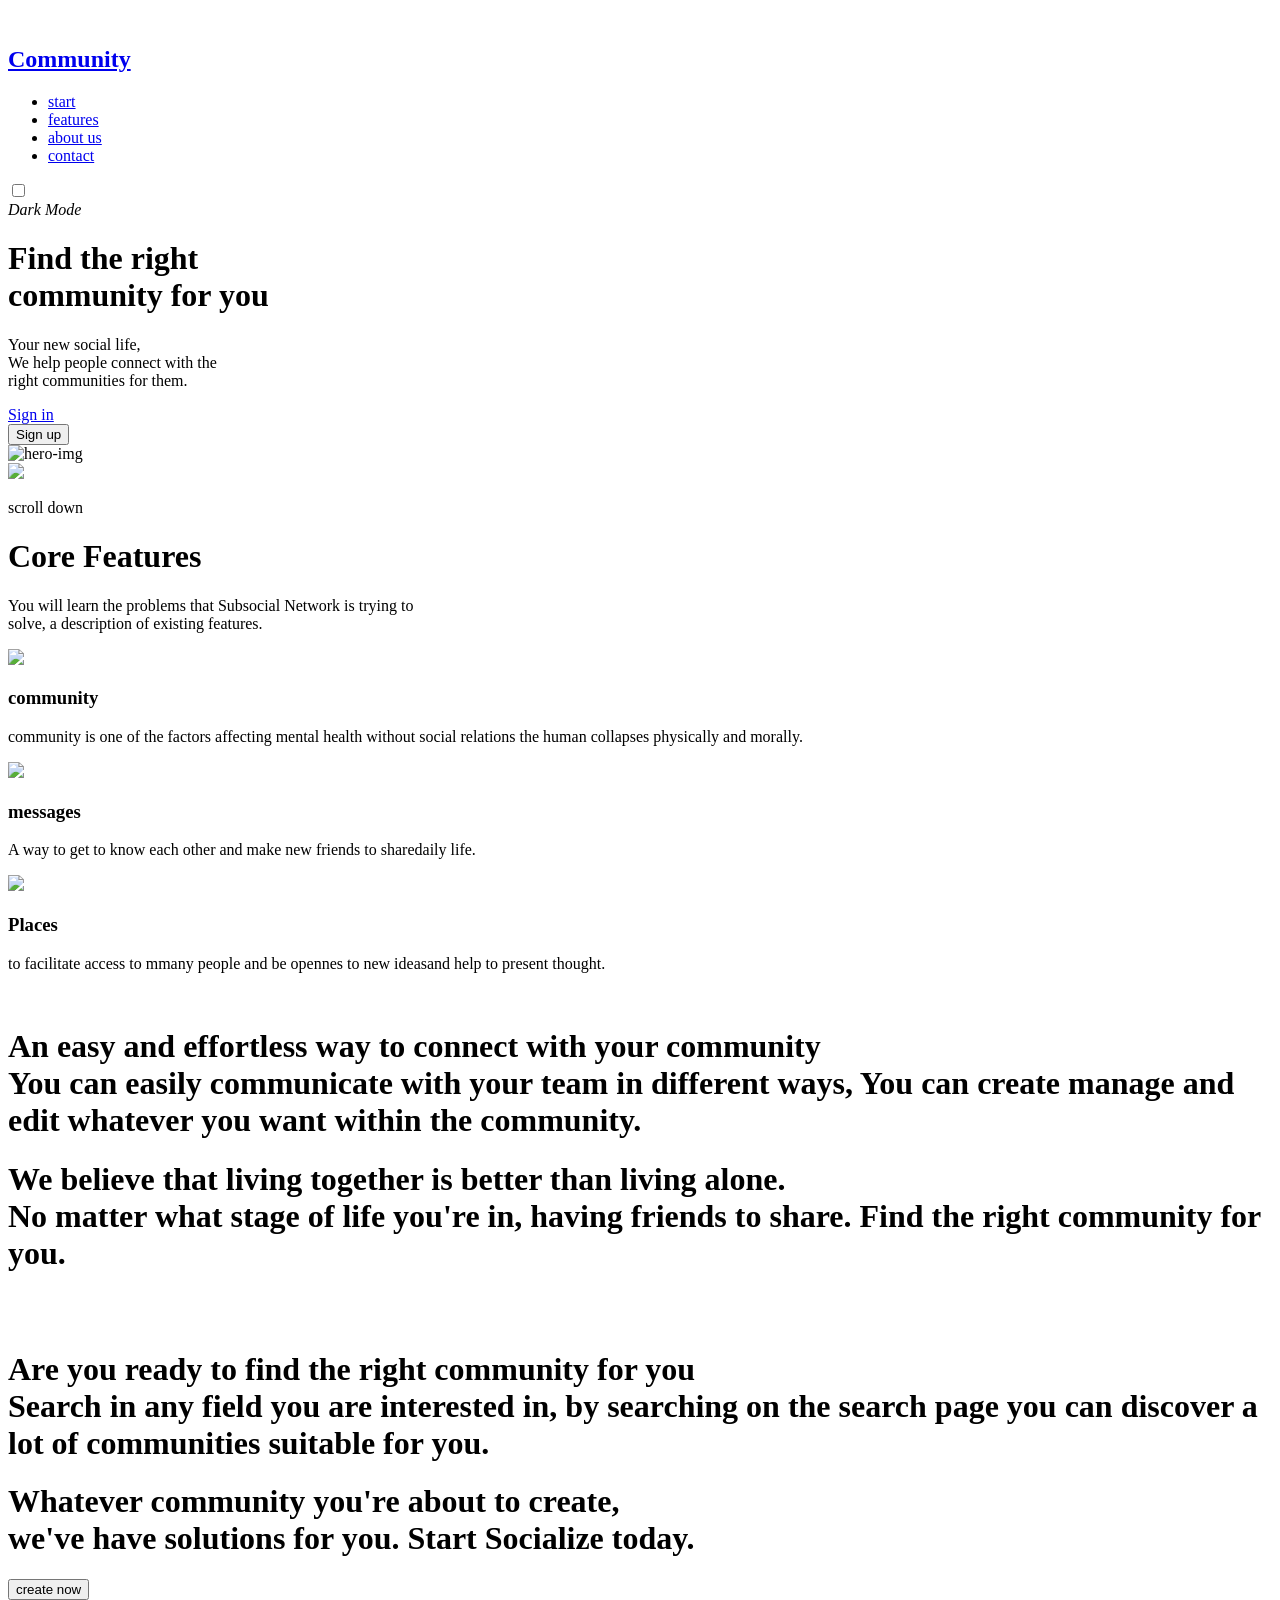
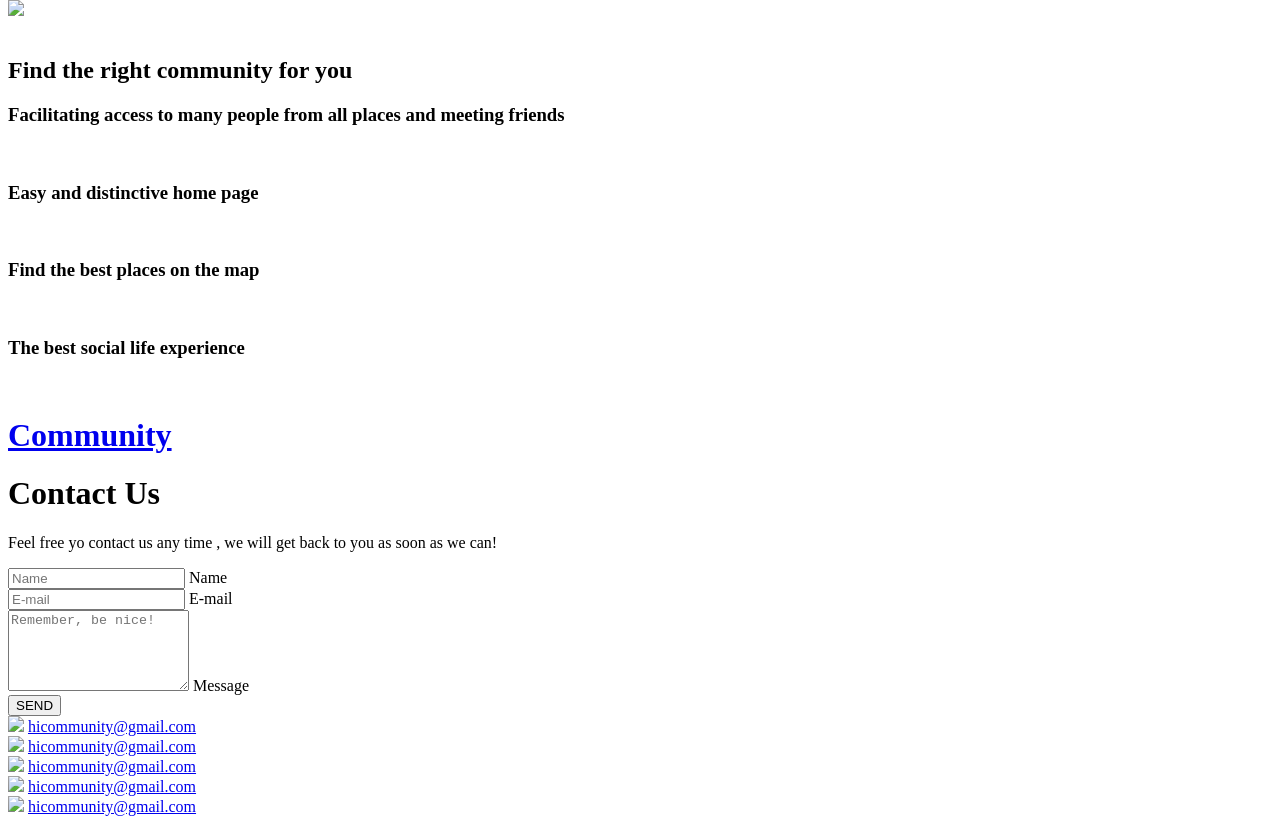
==== landing.html @ b02ae25f "add some files" ====
<!DOCTYPE html>
<html lang="en">
<head>
  <meta charset="UTF-8" />
  <meta http-equiv="X-UA-Compatible" content="IE=edge" />
  <meta name="viewport" content="width=device-width, initial-scale=1.0" />
  <title>Hi - Connect with others</title>
  <link rel="stylesheet" href="style/landing-page.css" />
</head>
<body>
  <div class="start section" id="start">
    <div class="navigation">
      <nav class="nav">
        <a href="#">
          <div class="logo">
            <img src="./assets/HI LOGO.svg" alt="" class="logo" />
            <h1>Community</h1>
          </div>
        </a>
        <ul class="nav__links">
          <li class="nav__item current" data-id="start">
            <a class="nav__link" href="#start"> start </a>
          </li>
          <li class="nav__item" data-id="features">
            <a class="nav__link" href="#features">features</a>
          </li>
          <li class="nav__item" data-id="about-us">
            <a class="nav__link" href="#about-us">about us</a>
          </li>
          <li class="nav__item" data-id="contact">
            <a class="nav__link" href="#contact">contact</a>
          </li>
        </ul>
        <div class="theme-switch-wrapper">
          <label class="theme-switch" for="checkbox">
            <input class="switch" type="checkbox" id="checkbox" />
            <div class="slider round"></div>
          </label>
          <em>Dark Mode</em>
        </div>
      </nav>
    </div>

    <div class="hero-container">
      <div class="hero-content">
        <h1>Find the right<br />community for you</h1>
        <p>
          Your new social life,
          <br />We help people connect with the
          <br />
          right communities for them.
        </p>
        <div class="cta">
          <a href="./sign-in.html" class="btn btn-in">Sign in</a>
          <div class="on-light">
            <button class="border-gradient border-gradient-purple btn btn-up">
              <span>Sign up</span>
            </button>
          </div>
        </div>
      </div>
      <div class="hero-img">
        <img src="./assets/hero-img.png" alt="hero-img" />
      </div>
    </div>
    <div class="gradient"></div>

    <div class="scroll">
      <img src="./assets/arrow.svg" class="arrow" />
      <p>scroll down</p>
    </div>
  </div>
  <div class="features-container section" id="features">
    <div class="content">
      <h1>Core Features</h1>
      <p>
        You will learn the problems that Subsocial Network is trying
        to<br />solve, a description of existing features.
      </p>
    </div>
    <div class="cards">
      <div class="card">
        <img src="./assets/community-icon.svg" />
        <h3>community</h3>
        <p>
          community is one of the factors affecting mental health
          without social relations the human collapses physically
          and morally.
        </p>
      </div>
      <div class="card">
        <img src="./assets/messages-icon.svg" />
        <h3>messages</h3>
        <p>
          A way to get to know each other and make new friends to
          sharedaily life.
        </p>
      </div>
      <div class="card">
        <img src="./assets/places-icon.svg" />
        <h3>Places</h3>
        <p>
          to facilitate access to mmany people and be opennes to new
          ideasand help to present thought.
        </p>
      </div>
    </div>
  </div>

  <div class="details-container section" id="about-us">
    <div class="horizintal-card">
      <img src="./assets/image-1.png" alt="" />
      <h1>
        <span class="gradient-text">
          An easy and effortless way to connect with your community </span><br />
        You can easily communicate with your team in different ways,
        You can create manage and edit whatever you want within the
        community.
      </h1>
    </div>
    <div class="horizintal-card">
      <h1>
        <span class="gradient-text">
          We believe that living together is better than living
          alone. </span><br />
        No matter what stage of life you're in, having friends to
        share. Find the right community for you.
      </h1>
      <img src="./assets/image-2.png" alt="" />
    </div>
    <div class="horizintal-card">
      <img src="./assets/image-3.png" alt="" />
      <h1>
        <span class="gradient-text">
          Are you ready to find the right community for you </span><br />
        Search in any field you are interested in, by searching on
        the search page you can discover a lot of communities
        suitable for you.
      </h1>
    </div>
  </div>
  <div class="create-container">
    <h1>
      Whatever community you're about to create,<br />we've have
      solutions for you. Start Socialize today.
    </h1>
    <div>
      <button class="btn">create now</button>
    </div>

    <div class="image">
      <img src="./assets/Group.png" />
    </div>
    <div class="gradient"></div>
  </div>

  <div class="rocket-section">
    <div class="left">
      <img src="./assets/rocket-girl.png" alt="" />
    </div>
    <div class="right">
      <h2>Find the right community for you</h2>
      <h3>
        Facilitating access to many people from all places and
        meeting friends
      </h3>
      <div class="cards-container" id="cards">
        <div class="card card-el">
          <img src="./assets/home.svg" alt="" />
          <h3>Easy and distinctive home page</h3>
        </div>
        <div class="card card-el">
          <img src="./assets/places-colored.svg" alt="" />
          <h3>Find the best places on the map</h3>
        </div>
        <div class="card card-el">
          <img src="./assets/cone.svg" alt="" />
          <h3>The best social life experience</h3>
        </div>
      </div>
    </div>
  </div>

  <div class="contatct-section section" id="contact">
    <div class="contact-container">
      <div class="left">
        <div class="logo">
          <a href="#">
            <div class="logo">
              <img src="./assets/HI LOGO.svg" alt="" class="logo" />
              <h1>Community</h1>
            </div>
          </a>
        </div>
        <div class="title">
          <h1>Contact Us</h1>
          <p>
            Feel free yo contact us any time , we will get back to
            you as soon as we can!
          </p>
        </div>
        <form class="form">
          <div class="form__group field">
            <input type="input" class="form__field" placeholder="Name" name="name" id="name" required />
            <label for="name" class="form__label">Name</label>
          </div>
          <div class="form__group field">
            <input type="email" class="form__field" placeholder="E-mail" name="email" id="email" required />
            <label for="email" class="form__label">E-mail</label>
          </div>
          <div class="form__group field">
            <textarea name="message" id="message" rows="5" class="form__field" placeholder="Remember, be nice!"
              name="email" id="email" required></textarea>
            <label for="message" class="form__label">Message</label>
          </div>
          <button class="btn">SEND</button>
        </form>
      </div>
      <div class="right">
        <div class="social-container">
          <div class="social">
            <img src="./assets/mail.svg" />
            <a href="#">hicommunity@gmail.com</a>
          </div>
          <div class="social">
            <img src="./assets/facebook.svg" />
            <a href="#">hicommunity@gmail.com</a>
          </div>
          <div class="social">
            <img src="./assets/instagram.svg" />
            <a href="#">hicommunity@gmail.com</a>
          </div>
          <div class="social">
            <img src="./assets/twitter.svg" />
            <a href="#">hicommunity@gmail.com</a>
          </div>
          <div class="social">
            <img src="./assets/linked-in.svg" />
            <a href="#">hicommunity@gmail.com</a>
          </div>
        </div>
      </div>
    </div>
  </div>
  <script defer src="./js/main.js"></script>
</body>
</html>
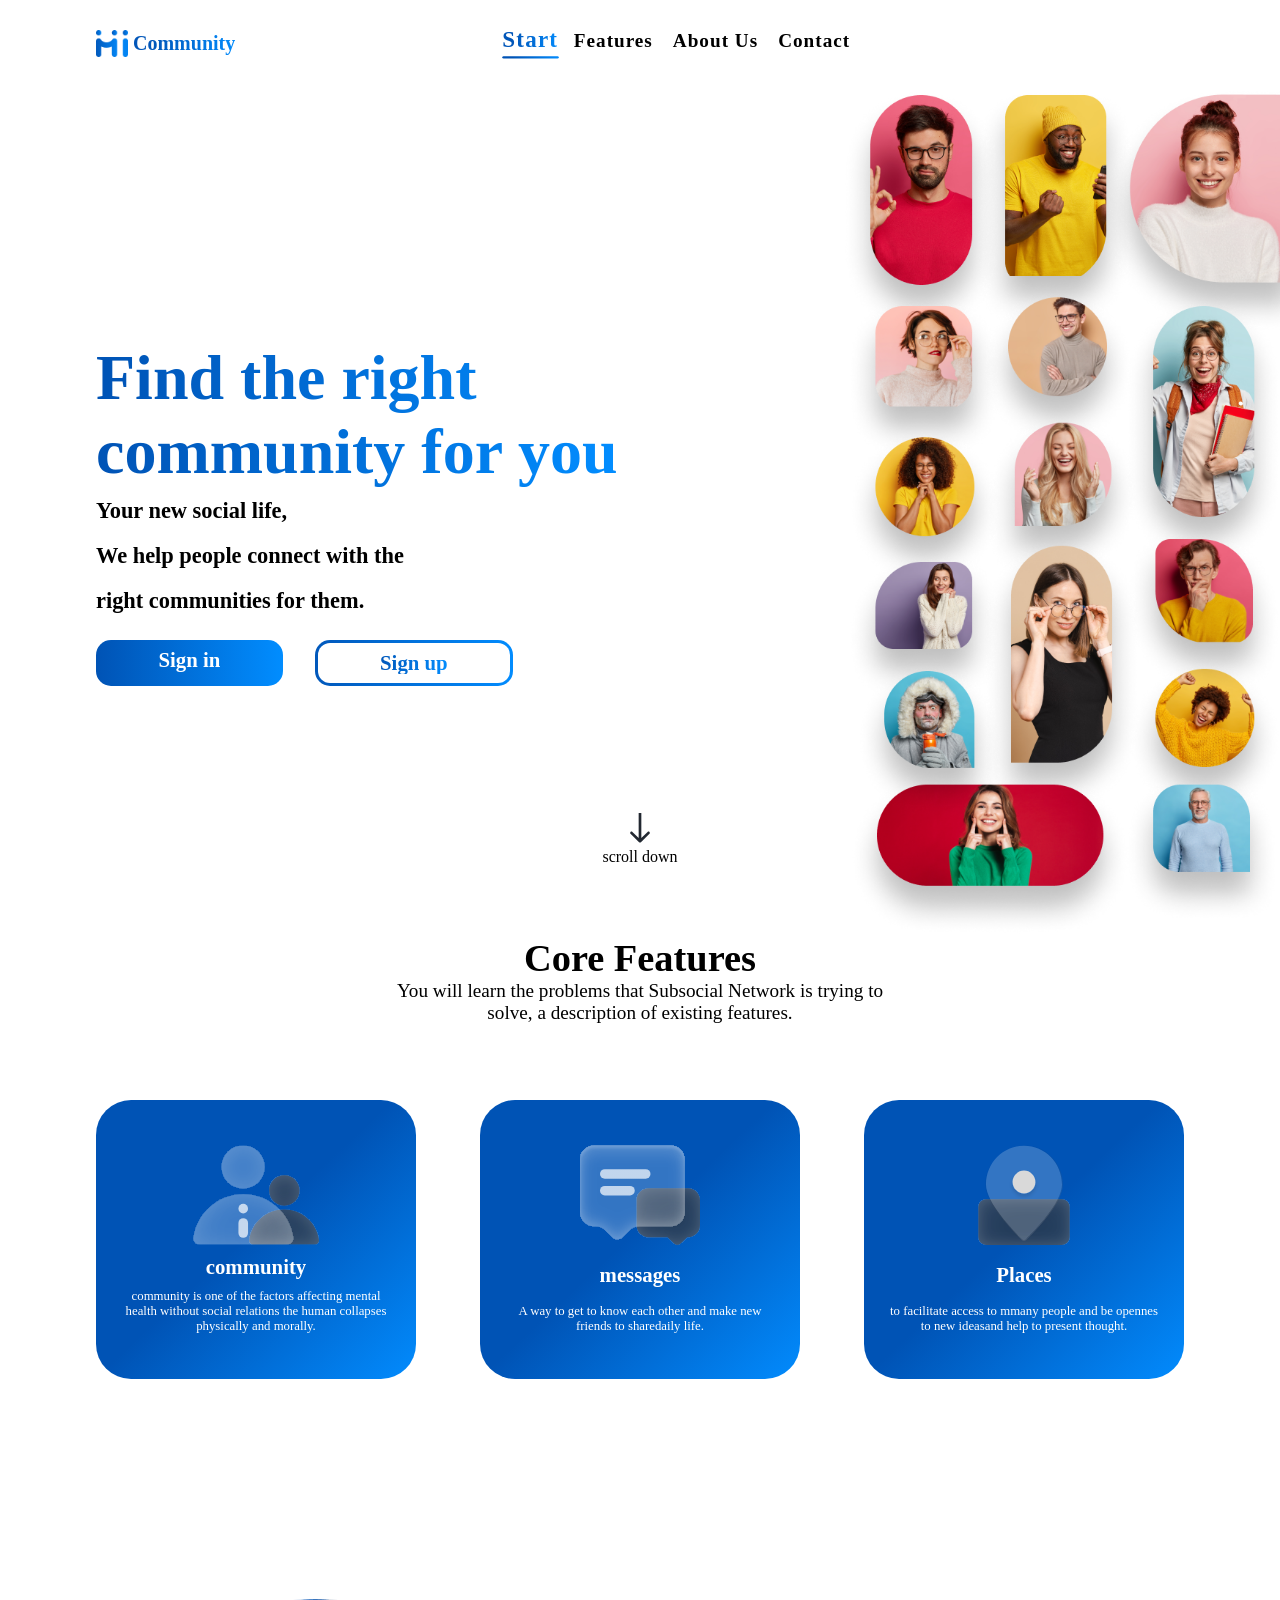
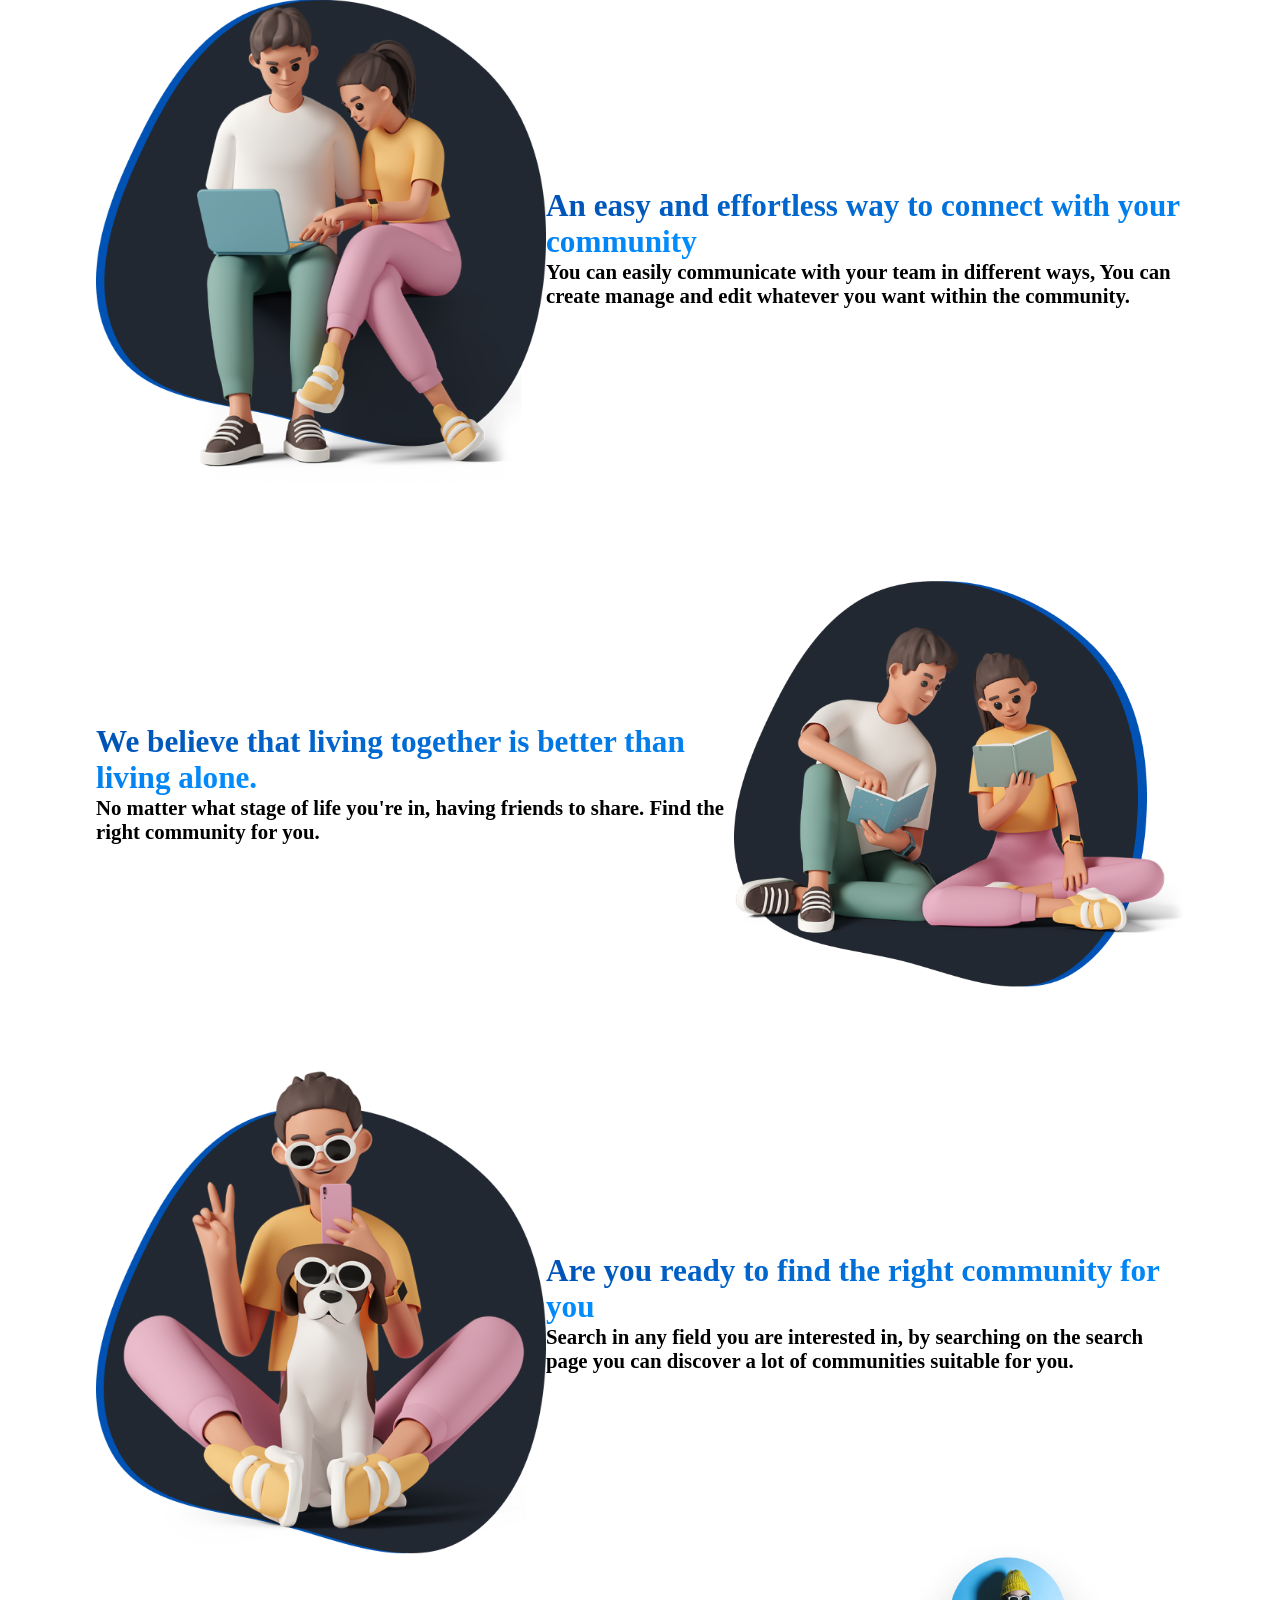
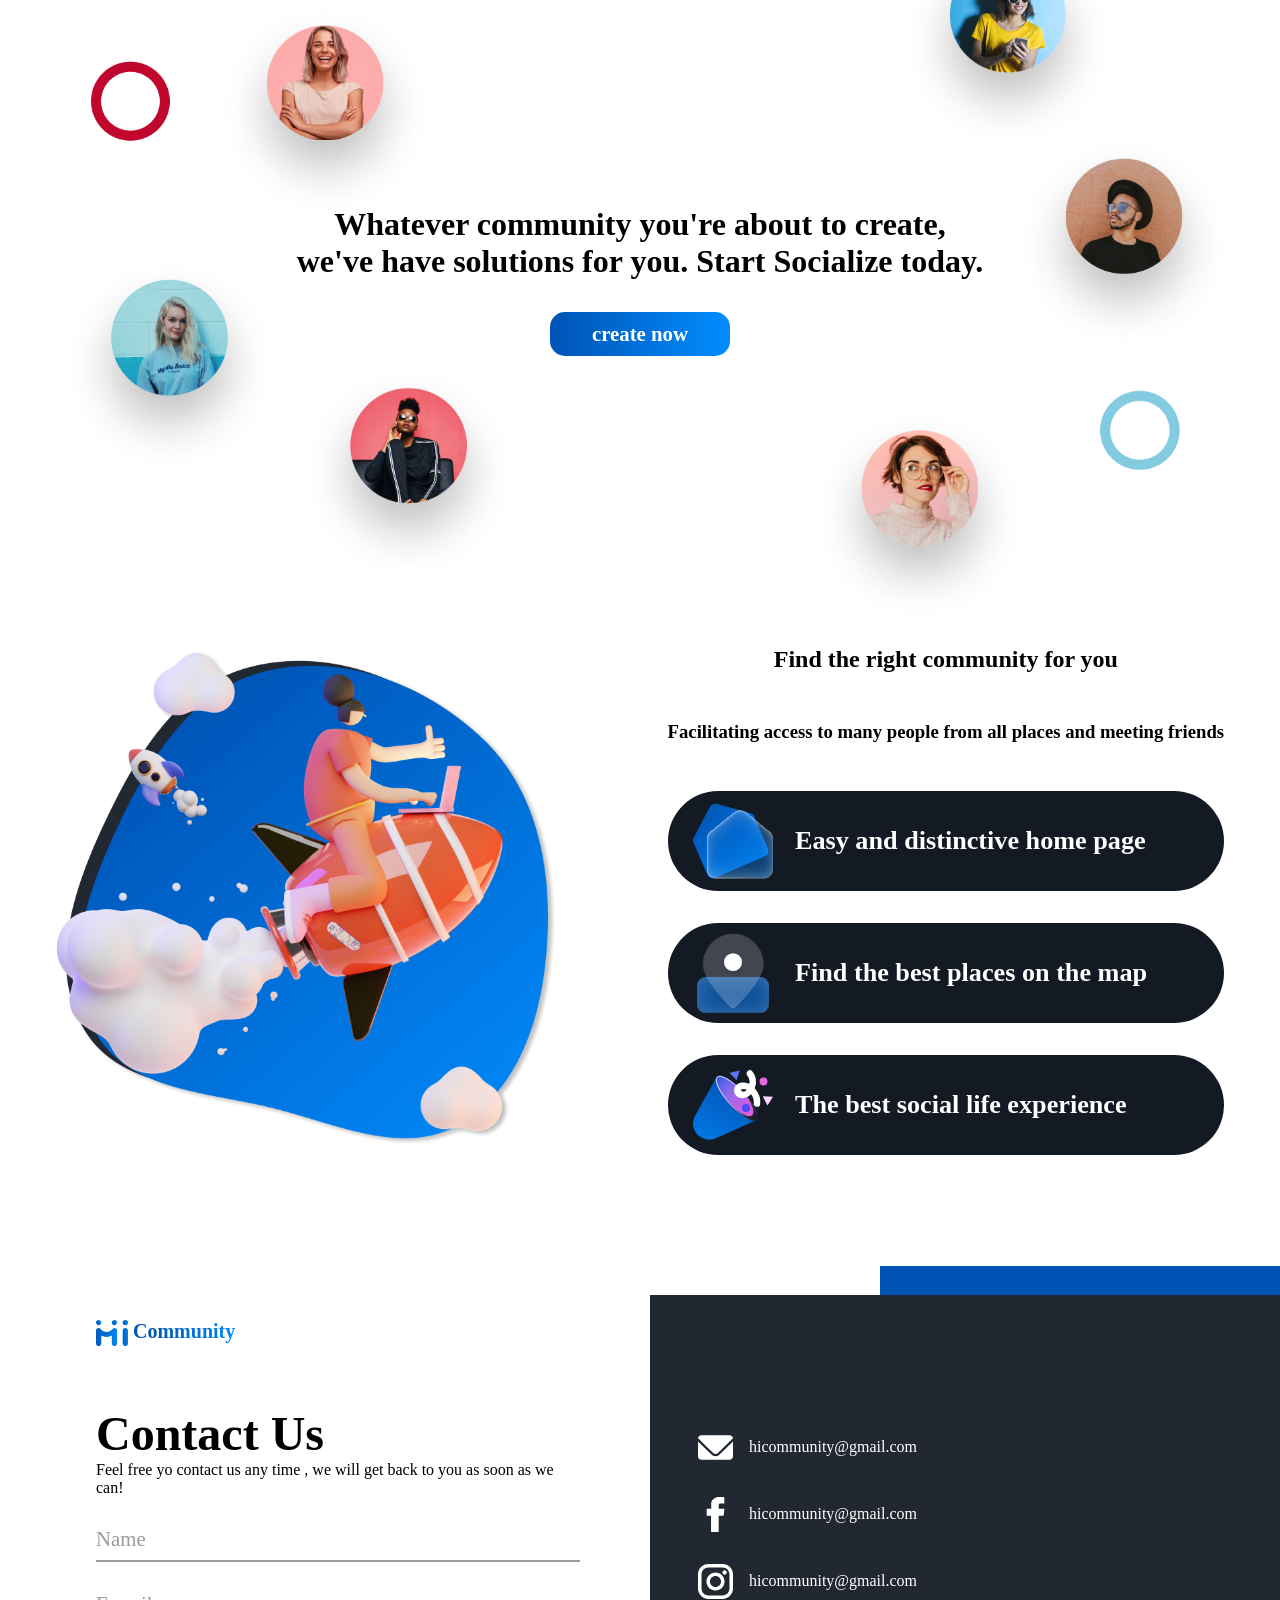
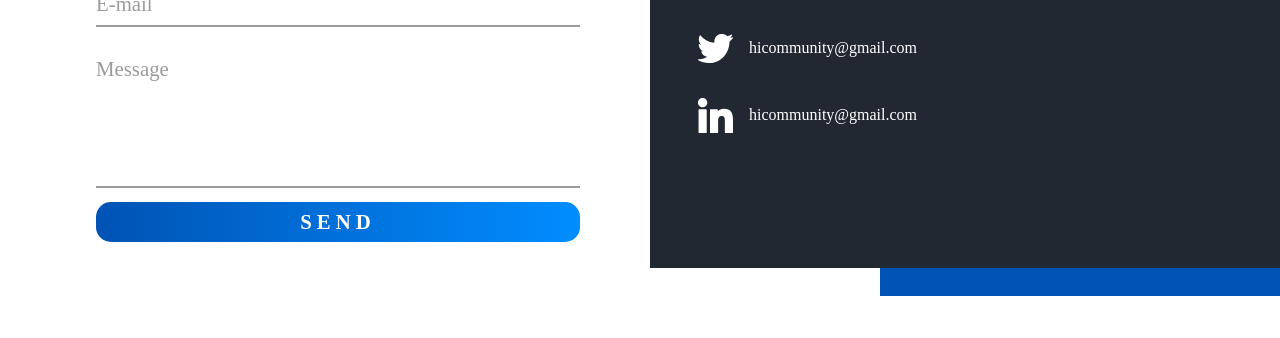
==== commit 6864dd5b: "update landing page" ====
--- a/landing.html
+++ b/landing.html
@@ -1,19 +1,21 @@
 <!DOCTYPE html>
 <html lang="en">
+
 <head>
   <meta charset="UTF-8" />
   <meta http-equiv="X-UA-Compatible" content="IE=edge" />
   <meta name="viewport" content="width=device-width, initial-scale=1.0" />
   <title>Hi - Connect with others</title>
-  <link rel="stylesheet" href="style/landing-page.css" />
+  <link rel="stylesheet" href="./assets/css/landing-page.css" />
 </head>
+
 <body>
   <div class="start section" id="start">
     <div class="navigation">
       <nav class="nav">
         <a href="#">
           <div class="logo">
-            <img src="./assets/HI LOGO.svg" alt="" class="logo" />
+            <img src="./assets/img/HI LOGO 1.png" alt="" class="logo" />
             <h1>Community</h1>
           </div>
         </a>
@@ -31,13 +33,7 @@
             <a class="nav__link" href="#contact">contact</a>
           </li>
         </ul>
-        <div class="theme-switch-wrapper">
-          <label class="theme-switch" for="checkbox">
-            <input class="switch" type="checkbox" id="checkbox" />
-            <div class="slider round"></div>
-          </label>
-          <em>Dark Mode</em>
-        </div>
+
       </nav>
     </div>
 
@@ -60,13 +56,12 @@
         </div>
       </div>
       <div class="hero-img">
-        <img src="./assets/hero-img.png" alt="hero-img" />
-      </div>
-    </div>
-    <div class="gradient"></div>
+        <img src="./assets/img/hero-img.png" alt="hero-img" />
+      </div>
+    </div>
 
     <div class="scroll">
-      <img src="./assets/arrow.svg" class="arrow" />
+      <img src="./assets/img/arrow.svg" class="arrow" />
       <p>scroll down</p>
     </div>
   </div>
@@ -80,7 +75,7 @@
     </div>
     <div class="cards">
       <div class="card">
-        <img src="./assets/community-icon.svg" />
+        <img src="./assets/img/community-icon.svg" />
         <h3>community</h3>
         <p>
           community is one of the factors affecting mental health
@@ -89,7 +84,7 @@
         </p>
       </div>
       <div class="card">
-        <img src="./assets/messages-icon.svg" />
+        <img src="./assets/img/messages-icon.svg" />
         <h3>messages</h3>
         <p>
           A way to get to know each other and make new friends to
@@ -97,7 +92,7 @@
         </p>
       </div>
       <div class="card">
-        <img src="./assets/places-icon.svg" />
+        <img src="./assets/img/places-icon.svg" />
         <h3>Places</h3>
         <p>
           to facilitate access to mmany people and be opennes to new
@@ -109,7 +104,7 @@
 
   <div class="details-container section" id="about-us">
     <div class="horizintal-card">
-      <img src="./assets/image-1.png" alt="" />
+      <img src="./assets/img/image-1.png" alt="" />
       <h1>
         <span class="gradient-text">
           An easy and effortless way to connect with your community </span><br />
@@ -126,10 +121,10 @@
         No matter what stage of life you're in, having friends to
         share. Find the right community for you.
       </h1>
-      <img src="./assets/image-2.png" alt="" />
+      <img src="./assets/img/image-2.png" alt="" />
     </div>
     <div class="horizintal-card">
-      <img src="./assets/image-3.png" alt="" />
+      <img src="./assets/img/image-3.png" alt="" />
       <h1>
         <span class="gradient-text">
           Are you ready to find the right community for you </span><br />
@@ -149,14 +144,13 @@
     </div>
 
     <div class="image">
-      <img src="./assets/Group.png" />
-    </div>
-    <div class="gradient"></div>
+      <img src="./assets/img/Group.png" />
+    </div>
   </div>
 
   <div class="rocket-section">
     <div class="left">
-      <img src="./assets/rocket-girl.png" alt="" />
+      <img src="./assets/img/rocket-girl.png" alt="" />
     </div>
     <div class="right">
       <h2>Find the right community for you</h2>
@@ -166,15 +160,15 @@
       </h3>
       <div class="cards-container" id="cards">
         <div class="card card-el">
-          <img src="./assets/home.svg" alt="" />
+          <img src="./assets/img/home.svg" alt="" />
           <h3>Easy and distinctive home page</h3>
         </div>
         <div class="card card-el">
-          <img src="./assets/places-colored.svg" alt="" />
+          <img src="./assets/img/places-colored.svg" alt="" />
           <h3>Find the best places on the map</h3>
         </div>
         <div class="card card-el">
-          <img src="./assets/cone.svg" alt="" />
+          <img src="./assets/img/cone.svg" alt="" />
           <h3>The best social life experience</h3>
         </div>
       </div>
@@ -187,7 +181,7 @@
         <div class="logo">
           <a href="#">
             <div class="logo">
-              <img src="./assets/HI LOGO.svg" alt="" class="logo" />
+              <img src="./assets/img/HI LOGO.svg" alt="" class="logo" />
               <h1>Community</h1>
             </div>
           </a>
@@ -219,29 +213,30 @@
       <div class="right">
         <div class="social-container">
           <div class="social">
-            <img src="./assets/mail.svg" />
-            <a href="#">hicommunity@gmail.com</a>
-          </div>
-          <div class="social">
-            <img src="./assets/facebook.svg" />
-            <a href="#">hicommunity@gmail.com</a>
-          </div>
-          <div class="social">
-            <img src="./assets/instagram.svg" />
-            <a href="#">hicommunity@gmail.com</a>
-          </div>
-          <div class="social">
-            <img src="./assets/twitter.svg" />
-            <a href="#">hicommunity@gmail.com</a>
-          </div>
-          <div class="social">
-            <img src="./assets/linked-in.svg" />
-            <a href="#">hicommunity@gmail.com</a>
-          </div>
-        </div>
-      </div>
-    </div>
-  </div>
-  <script defer src="./js/main.js"></script>
+            <img src="./assets/img/mail.svg" />
+            <a href="#">hicommunity@gmail.com</a>
+          </div>
+          <div class="social">
+            <img src="./assets/img/facebook.svg" />
+            <a href="#">hicommunity@gmail.com</a>
+          </div>
+          <div class="social">
+            <img src="./assets/img/instagram.svg" />
+            <a href="#">hicommunity@gmail.com</a>
+          </div>
+          <div class="social">
+            <img src="./assets/img/twitter.svg" />
+            <a href="#">hicommunity@gmail.com</a>
+          </div>
+          <div class="social">
+            <img src="./assets/img/linked-in.svg" />
+            <a href="#">hicommunity@gmail.com</a>
+          </div>
+        </div>
+      </div>
+    </div>
+  </div>
+  <script defer src="./assets/js/main.js"></script>
 </body>
+
 </html>
--- a/assets/css/landing-page.css
+++ b/assets/css/landing-page.css
@@ -0,0 +1,577 @@
+@import 'primary.css';
+
+html[data-theme=dark] .arrow {
+  filter: invert(100%);
+}
+
+a {
+  color: var(--text-color);
+  text-decoration: none;
+}
+
+.btn {
+  cursor: pointer;
+  padding: 8px 3em;
+  text-align: center;
+  font-size: 1.3em;
+  font-weight: 700;
+  color: white;
+  background-image: linear-gradient(90deg, rgb(0, 83, 181), rgb(1, 141, 255));
+  border-radius: 15px;
+  border: none;
+}
+
+.logo {
+  display: flex;
+  align-items: center;
+  -webkit-user-select: none;
+  -moz-user-select: none;
+  user-select: none;
+  -webkit-user-drag: none;
+}
+
+.logo img {
+  width: 2em;
+  margin-right: 5px;
+}
+
+.logo h1 {
+  font-size: 20px;
+  background: linear-gradient(90deg, rgb(1, 86, 185) 19%, rgb(2, 138, 251));
+  -webkit-background-clip: text;
+  background-clip: text;
+  -webkit-text-fill-color: transparent;
+}
+
+.gradient {
+  position: absolute;
+  top: 20%;
+  right: 20%;
+  --size: 500px;
+  --speed: 10s;
+  --easing: cubic-bezier(0.8, 0.2, 0.2, 0.8);
+  width: var(--size);
+  height: var(--size);
+  filter: blur(calc(var(--size) / 5));
+  background-image: linear-gradient(hsla(158, 82%, 57%, 0.85), hsl(252, 82%, 57%));
+  animation: rotate var(--speed) var(--easing) alternate infinite;
+  border-radius: 30% 70% 70% 30%/30% 30% 70% 70%;
+  z-index: -1;
+}
+
+@media (min-width: 720px) {
+  .gradient {
+    --size: 600px;
+  }
+}
+
+@keyframes rotate {
+  0% {
+    transform: rotate(0deg);
+  }
+
+  100% {
+    transform: rotate(360deg);
+  }
+}
+
+@keyframes arrow {
+  0% {
+    transform: translateY(-10px);
+  }
+
+  100% {
+    transform: translateY(0px);
+  }
+}
+
+@keyframes icon {
+  0% {
+    transform: translateY(0px);
+  }
+
+  100% {
+    transform: translateY(-10px);
+  }
+}
+
+.start {
+  display: flex;
+  flex-direction: column;
+  width: 100%;
+  height: 100%;
+}
+
+.start .scroll {
+  -webkit-user-select: none;
+  -moz-user-select: none;
+  user-select: none;
+  cursor: pointer;
+  color: var(--text-color);
+  display: flex;
+  flex-direction: column;
+  gap: 5px;
+  margin-top: -8em;
+  align-self: center;
+}
+
+.start .scroll img {
+  height: 30px;
+  animation: arrow 1s infinite alternate;
+}
+
+.start .hero-container {
+  display: flex;
+  align-items: center;
+  justify-content: space-between;
+  padding-left: 6em;
+}
+
+.start .hero-container .hero-content {
+  display: flex;
+  flex-direction: column;
+}
+
+.start .hero-container .hero-content h1 {
+  font-size: 4em;
+  font-weight: 700;
+  background: linear-gradient(90deg, rgb(0, 83, 181), rgb(2, 141, 255));
+  -webkit-background-clip: text;
+  background-clip: text;
+  -webkit-text-fill-color: transparent;
+}
+
+.start .hero-container .hero-content p {
+  color: var(--text-color);
+  font-size: 1.4em;
+  font-weight: 700;
+  line-height: 2em;
+}
+
+.start .hero-container .hero-content .cta {
+  display: flex;
+  gap: 2em;
+  margin-top: 1em;
+}
+
+.start .hero-container .hero-content .btn-up {
+  color: black;
+  border: solid 3px transparent;
+  background-image: linear-gradient(rgba(255, 255, 255, 0), rgba(255, 255, 255, 0)), linear-gradient(90deg, rgb(1, 88, 187), rgb(2, 140, 254));
+  background-origin: border-box;
+  background-clip: content-box, border-box;
+  box-shadow: 2px 1000px 1px var(--bg-color) inset;
+}
+
+.start .hero-container .hero-content .btn-up span {
+  background: linear-gradient(90deg, rgb(1, 88, 187), rgb(2, 140, 253));
+  -webkit-background-clip: text;
+  background-clip: text;
+  -webkit-text-fill-color: transparent;
+}
+
+.start .hero-container .hero-img img {
+  height: calc(100vh - 50px);
+}
+
+.start nav {
+  -webkit-user-select: none;
+  -moz-user-select: none;
+  user-select: none;
+  margin: 30px 6em;
+  display: flex;
+  /* justify-content: space-between; */
+  /* align-items: center; */
+  transition: 1s;
+  gap: 25%;
+}
+
+.start nav ul {
+  justify-self: center;
+  display: flex;
+  list-style: none;
+  gap: 20px;
+}
+
+.start nav ul li {
+  font-size: 1.2em;
+  font-weight: bold;
+  text-transform: capitalize;
+  letter-spacing: 1px;
+}
+
+.start nav ul .current {
+  position: relative;
+  font-weight: bolder;
+  background: linear-gradient(90deg, rgb(1, 86, 185) 19%, rgb(2, 138, 251));
+  -webkit-background-clip: text;
+  background-clip: text;
+  -webkit-text-fill-color: transparent;
+  transform: scale(1.2) translateY(-1px);
+}
+
+.start nav ul .current::after {
+  content: "";
+  position: absolute;
+  left: 0;
+  bottom: 0px;
+  width: 100%;
+  height: 2px;
+  background-image: linear-gradient(90deg, rgb(0, 83, 181) 18%, rgb(3, 139, 252));
+  border-radius: 5px;
+}
+
+.features-container {
+  padding: 70px 0;
+  text-align: center;
+  display: flex;
+  justify-content: center;
+  align-items: center;
+  flex-direction: column;
+}
+
+.features-container .content {
+  margin-bottom: 4em;
+  font-size: larger;
+  color: var(--text-color);
+}
+
+.features-container .cards {
+  display: flex;
+  justify-content: center;
+  gap: 4em;
+  margin-bottom: 3em;
+}
+
+.features-container .cards .card {
+  -webkit-user-select: none;
+  -moz-user-select: none;
+  user-select: none;
+  color: white;
+  width: 320px;
+  max-height: -moz-max-content;
+  max-height: max-content;
+  padding: 45px 20px;
+  display: flex;
+  flex-direction: column;
+  justify-content: space-between;
+  align-items: center;
+  gap: 10px;
+  border-radius: 35px;
+  background-image: linear-gradient(137deg, rgb(0, 83, 181) 48%, rgb(2, 139, 253));
+}
+
+.features-container .cards .card:hover {
+  transform: translateY(-10px);
+}
+
+.features-container .cards .card img {
+  width: 200px;
+  height: 100px;
+  -o-object-fit: contain;
+  object-fit: contain;
+}
+
+.features-container .cards .card h3 {
+  font-size: 1.3em;
+}
+
+.features-container .cards .card p {
+  font-size: 0.8em;
+}
+
+.details-container {
+  margin-top: 70px;
+  padding: 0 6em;
+  display: flex;
+  flex-direction: column;
+  gap: 20px;
+}
+
+.details-container .horizintal-card {
+  padding: 2em 0;
+  display: flex;
+  justify-content: space-around;
+  align-items: center;
+}
+
+.details-container .horizintal-card img {
+  width: 450px;
+}
+
+.details-container .horizintal-card h1 {
+  font-size: 1.3em;
+  max-width: 700px;
+  color: var(--text-color);
+}
+
+.details-container .horizintal-card h1 span {
+  font-size: 1.5em;
+  background: linear-gradient(90deg, rgb(0, 83, 181), rgb(2, 141, 255));
+  -webkit-background-clip: text;
+  background-clip: text;
+  -webkit-text-fill-color: transparent;
+}
+
+.create-container {
+  position: relative;
+  margin: 120px 0;
+  text-align: center;
+  display: flex;
+  flex-direction: column;
+  justify-content: center;
+  align-items: center;
+  padding: 100px;
+}
+
+.create-container h1 {
+  margin-bottom: 1em;
+  color: var(--text-color);
+}
+
+.create-container button {
+  padding: 10px 2em;
+}
+
+.create-container .image {
+  position: absolute;
+  align-self: center;
+  z-index: -1;
+  width: 91%;
+}
+
+.create-container .image img {
+  width: 100%;
+}
+
+.create-container .gradient {
+  position: absolute;
+  top: 10%;
+  left: 10%;
+  --size: 800px;
+  --speed: 10s;
+  --easing: cubic-bezier(0.8, 0.2, 0.2, 0.8);
+  width: var(--size);
+  height: var(--size);
+  filter: blur(calc(var(--size) / 5));
+  background-image: linear-gradient(hsla(158, 82%, 57%, 0.85), hsl(252, 82%, 57%));
+  animation: rotate var(--speed) var(--easing) alternate infinite;
+  border-radius: 30% 70% 70% 30%/30% 30% 70% 70%;
+  z-index: -2;
+}
+
+.rocket-section {
+  display: flex;
+  align-items: center;
+  justify-content: space-around;
+  padding: 70px 0;
+}
+
+.rocket-section img {
+  width: 500px;
+}
+
+.rocket-section .right {
+  display: flex;
+  flex-direction: column;
+  gap: 3em;
+  text-align: center;
+  color: var(--text-color);
+}
+
+.rocket-section .right .cards-container {
+  display: flex;
+  flex-direction: column;
+  gap: 2em;
+}
+
+.rocket-section .right .cards-container .card {
+  -webkit-user-select: none;
+  -moz-user-select: none;
+  user-select: none;
+  font-size: 1.4em;
+  color: white;
+  padding: 10px 25px;
+  display: flex;
+  align-items: center;
+  gap: 1em;
+  background-color: #131a24;
+  border-radius: 100px;
+}
+
+.rocket-section .right .cards-container .card img {
+  width: 80px;
+  height: 80px;
+}
+
+.rocket-section .right .cards-container .card:hover img {
+  animation: icon 0.5s infinite alternate;
+}
+
+.contact-container {
+  margin-left: 6em;
+  display: flex;
+  justify-content: space-between;
+  align-items: center;
+  padding: 70px 0;
+}
+
+.contact-container .left {
+  display: flex;
+  justify-content: space-evenly;
+  flex-direction: column;
+  height: 100%;
+  color: var(--text-color);
+}
+
+.contact-container .left .logo {
+  align-items: unset;
+  margin-bottom: 20px;
+}
+
+.contact-container .left .title h1 {
+  font-size: 3em;
+}
+
+.contact-container .left .title p {
+  font-size: 1em;
+}
+
+.contact-container .left .form {
+  display: flex;
+  flex-direction: column;
+}
+
+.contact-container .left .form textarea {
+  resize: none;
+  margin-bottom: 0.5em;
+}
+
+.contact-container .left .form .form__group {
+  position: relative;
+  padding: 15px 0 0;
+  margin-top: 10px;
+  width: 100%;
+}
+
+.contact-container .left .form .form__field {
+  width: 100%;
+  border: 0;
+  border-bottom: 2px solid #9b9b9b;
+  outline: 0;
+  font-size: 1.3rem;
+  color: var(--text-color);
+  padding: 7px 0;
+  background: transparent;
+  transition: border-color 0.2s;
+}
+
+.contact-container .left .form .form__field::-moz-placeholder {
+  color: transparent;
+}
+
+.contact-container .left .form .form__field::placeholder {
+  color: transparent;
+}
+
+.contact-container .left .form .form__field:-moz-placeholder-shown~.form__label {
+  font-size: 1.3rem;
+  cursor: text;
+  top: 20px;
+}
+
+.contact-container .left .form .form__field:placeholder-shown~.form__label {
+  font-size: 1.3rem;
+  cursor: text;
+  top: 20px;
+}
+
+.contact-container .left .form .form__label {
+  position: absolute;
+  top: 0;
+  display: block;
+  transition: 0.2s;
+  font-size: 1rem;
+  color: #9b9b9b;
+}
+
+.contact-container .left .form .form__field:focus {
+  padding-bottom: 6px;
+  font-weight: 700;
+  border-width: 3px;
+  -o-border-image: linear-gradient(to right, rgb(0, 83, 181), rgb(2, 139, 253));
+  border-image: linear-gradient(to right, rgb(0, 83, 181), rgb(2, 139, 253));
+  border-image-slice: 1;
+}
+
+.contact-container .left .form .form__field:focus~.form__label {
+  position: absolute;
+  top: 0;
+  display: block;
+  transition: 0.2s;
+  font-size: 1rem;
+  color: var(--text-color);
+  font-weight: 700;
+}
+
+.contact-container .left .form .btn {
+  letter-spacing: 5px;
+  border-radius: 15px;
+}
+
+.contact-container .right {
+  position: relative;
+  width: 70%;
+  max-width: 700px;
+  align-self: stretch;
+  display: flex;
+  align-items: center;
+}
+
+.contact-container .right .social-container {
+  width: 100%;
+  padding: 15vh 3em;
+  background-color: #222831;
+  margin-left: 10%;
+  display: flex;
+  flex-direction: column;
+  gap: 2em;
+}
+
+.contact-container .right .social-container .social {
+  display: flex;
+  align-items: center;
+  gap: 1em;
+}
+
+.contact-container .right .social-container .social a {
+  color: white;
+}
+
+.contact-container .right .social-container .social img {
+  width: 35px;
+  height: 35px;
+}
+
+.contact-container .right::before {
+  content: "";
+  position: absolute;
+  right: 0;
+  height: 110%;
+  width: 70%;
+  max-width: 400px;
+  background-color: #0053b5;
+  z-index: -1;
+}
+
+.sticky {
+  position: fixed;
+  width: 100%;
+  background-color: var(--bg-color-tr);
+  -webkit-backdrop-filter: blur(15px);
+  backdrop-filter: blur(15px);
+  transition: 0.5s;
+  z-index: 999;
+}
+
+/*# sourceMappingURL=landing-page.css.map */
